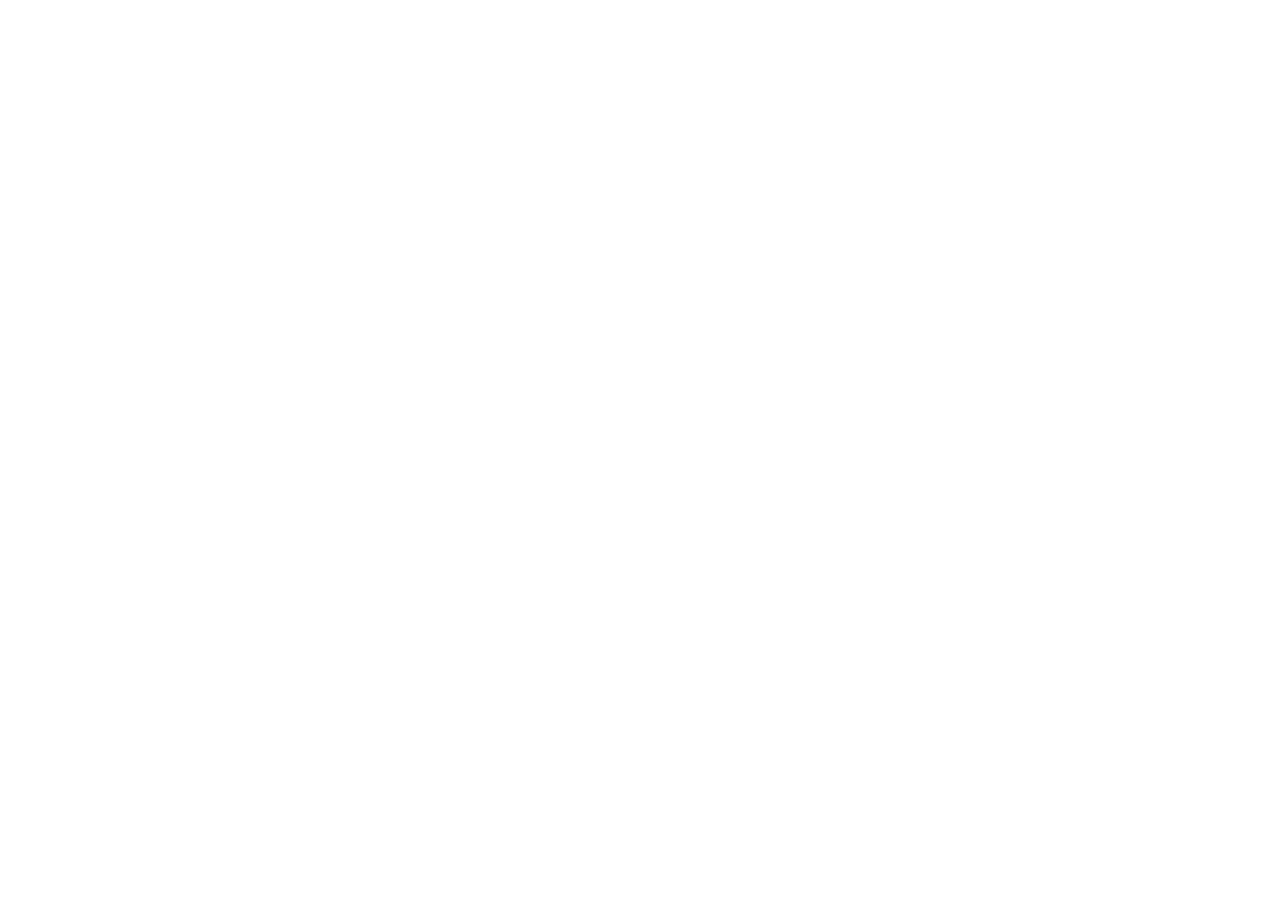
==== Instagram/index.html @ 990e38d8 "Tela de login do Instagram" ====
<!DOCTYPE html>
<html lang="pt-br">
<head>
    <meta charset="UTF-8">
    <meta http-equiv="X-UA-Compatible" content="IE=edge">
    <meta name="viewport" content="width=device-width, initial-scale=1.0">
    <title>Instagram</title>
</head>
<body>
    
</body>
</html>
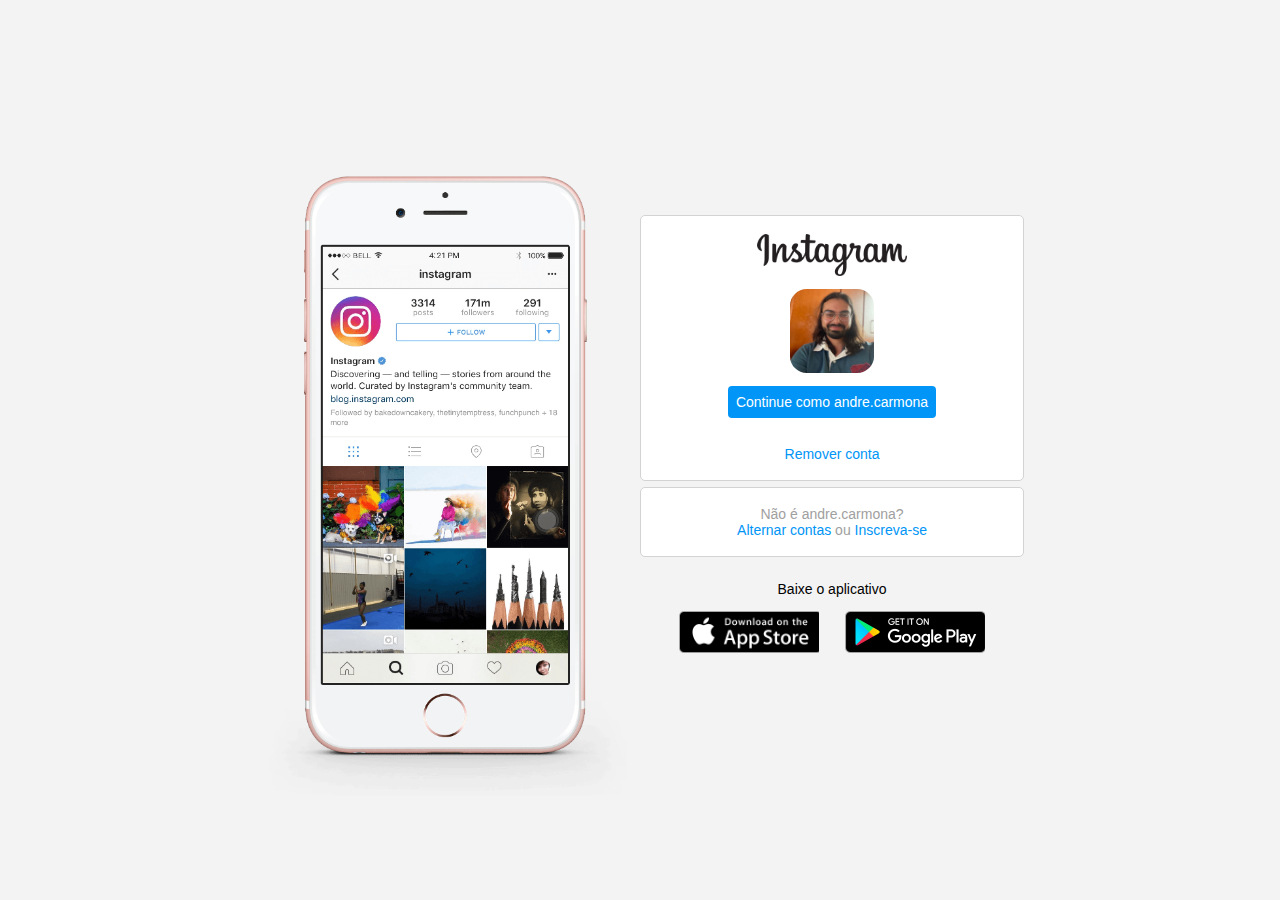
==== commit 41512736: "login instagram" ====
--- a/Instagram/index.html
+++ b/Instagram/index.html
@@ -4,9 +4,40 @@
     <meta charset="UTF-8">
     <meta http-equiv="X-UA-Compatible" content="IE=edge">
     <meta name="viewport" content="width=device-width, initial-scale=1.0">
-    <title>Instagram</title>
+
+    <link rel="stylesheet" href="estilos/style.css">
+    <title>Gamergram</title>
 </head>
 <body>
-    
+    <div class="instagram-wrapper">
+        <div class="instagram-phone">
+            <img src="img/instagram-celular.png" alt="celular">
+        </div>
+        <div class="instagram-continue">
+            <div class="group">
+                <img src="img/instagram-logo.png" class="instagram-logo" alt="instagram logo">
+                <div class="profile-photo">
+                    <img src="img/eu96x96.png" alt="foto de perfil">
+                </div>
+                <a href="#" class="instagram-login">Continue como andre.carmona</a>
+                <a href="#" class="instagram-logout">Remover conta</a>
+            </div>
+            <div class="group">
+                <p class="not-account">Não é andre.carmona?</p>
+                <p class="not-account">
+                    <span class="link-blue">Alternar contas</span>
+                    ou
+                    <span class="link-blue">Inscreva-se</span>  
+                </p>
+            </div>
+            <div class="get-the-app">
+                <p class="get-app">Baixe o aplicativo</p>
+                <div class="download">
+                    <a href="#" class="app-download"></a>
+                    <a href="#" class="app-download"></a>
+                </div>
+            </div>
+        </div>
+    </div>
 </body>
 </html>--- a/Instagram/estilos/style.css
+++ b/Instagram/estilos/style.css
@@ -0,0 +1,157 @@
+*{
+    padding: 0;
+    margin: 0;
+    box-sizing: border-box;
+    text-decoration: none;
+    font-family: sans-serif;
+    font-size: 14px;
+}
+
+body{
+    width: 100%;
+    min-height: 100vh;
+    background-color: rgb(243, 243, 243);
+    margin: 0;
+    padding: 0;
+    display: flex;
+    justify-content: center;
+}
+
+.instagram-wrapper{
+    display: flex;
+    align-items: center;
+    justify-content: start;
+    width: 60%;
+    height: 100vh;
+}
+
+.instagram-phone{
+    display: flex;
+    align-items: center;
+    justify-content: center;
+    width: 50%;
+}
+
+.instagram-phone img{
+    height: 50rem;
+}
+
+.instagram-continue{
+    display: flex;
+    align-items: center;
+    justify-content: space-around;
+    flex-direction: column;
+    width: 50%;
+    min-height: 34rem;
+}
+
+.group{
+    display: flex;
+    justify-content: space-between;
+    align-items: center;
+    flex-direction: column;
+    background-color: #ffffff;
+    width: 100%;
+    padding: 1.3rem 0;
+    border: 1px solid lightgray;
+    border-radius: 5px;
+}
+
+.group:nth-child(1){
+    min-height: 19rem;    
+}
+
+.instagram-logo{
+    height: 3rem;
+}
+
+.profile-photo{
+    display: flex;
+    justify-content: center;
+    align-items: center;
+    border-radius: 20%;
+    overflow: hidden;
+}
+
+.profile-photo img{
+    height: 6rem;
+}
+
+.instagram-login{
+    background-color: #0095f6;
+    color: white;
+    padding: 8px;
+    border-radius: 4px;
+}
+
+.instagram-logout{
+    color: #0095f6;
+    margin-top: 1rem;
+}
+
+.not-account{
+    color: rgb(160, 160, 160);
+}
+
+.link-blue{
+    color: #0095f6;
+}
+
+.get-the-app{
+    display: flex;
+    flex-direction: column;
+    align-items: center;
+    justify-content: center;
+    width: 100%;
+    padding: 1.3rem 0;
+}
+
+.download{
+    display: flex;
+    width: 100%;
+    justify-content: space-evenly;
+    align-items: center;
+    padding: 1rem;
+}
+
+.app-download{
+    height: 3rem;
+    width: 10rem;
+    background-size: cover;
+}
+
+.app-download:nth-child(1){
+    background-image: url(../img/apple-button.png);
+}
+
+.app-download:nth-child(2){
+    background-image: url(../img/googleplay-button.png);
+}
+
+@media (max-width: 1024px){
+    .instagram-wrapper{
+        width: 90%;
+    }
+}
+
+@media (max-width: 650px){
+    body{
+        color: #ffffff;
+    }
+
+    .instagram-wrapper{
+        width: 90%;
+    }
+
+    .instagram-phone{
+        display: none;
+    }
+
+    .instagram-continue{
+        width: 100%;
+    }
+
+    .group{
+        border: 1px solid transparent;
+    }
+}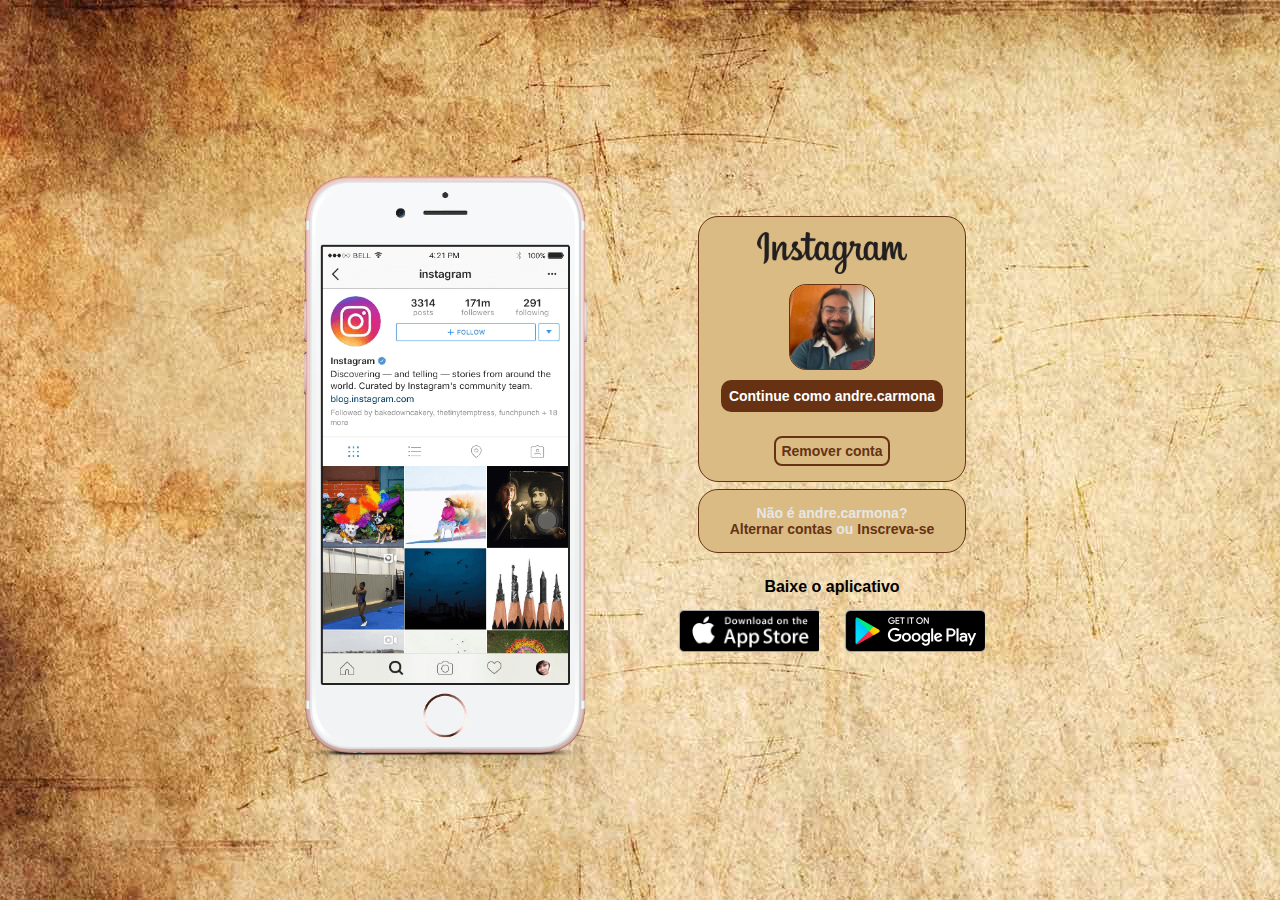
==== commit 44126dc1: "login Instagram" ====
--- a/Instagram/index.html
+++ b/Instagram/index.html
@@ -6,7 +6,7 @@
     <meta name="viewport" content="width=device-width, initial-scale=1.0">
 
     <link rel="stylesheet" href="estilos/style.css">
-    <title>Gamergram</title>
+    <title>Instagram</title>
 </head>
 <body>
     <div class="instagram-wrapper">
@@ -25,9 +25,9 @@
             <div class="group">
                 <p class="not-account">Não é andre.carmona?</p>
                 <p class="not-account">
-                    <span class="link-blue">Alternar contas</span>
+                    <span class="link-brown">Alternar contas</span>
                     ou
-                    <span class="link-blue">Inscreva-se</span>  
+                    <span class="link-brown">Inscreva-se</span>  
                 </p>
             </div>
             <div class="get-the-app">
--- a/Instagram/estilos/style.css
+++ b/Instagram/estilos/style.css
@@ -5,12 +5,13 @@
     text-decoration: none;
     font-family: sans-serif;
     font-size: 14px;
+    font-weight: bold;
 }
 
 body{
     width: 100%;
     min-height: 100vh;
-    background-color: rgb(243, 243, 243);
+    background-image: url(../img/plano\ de\ fundo\ old.jpg);
     margin: 0;
     padding: 0;
     display: flex;
@@ -50,11 +51,11 @@
     justify-content: space-between;
     align-items: center;
     flex-direction: column;
-    background-color: #ffffff;
-    width: 100%;
-    padding: 1.3rem 0;
-    border: 1px solid lightgray;
-    border-radius: 5px;
+    background-color: #DABB83;
+    width: 70%;
+    padding: 15px 0;
+    border: 1px solid #673214;
+    border-radius: 20px;
 }
 
 .group:nth-child(1){
@@ -69,6 +70,7 @@
     display: flex;
     justify-content: center;
     align-items: center;
+    border: 1px solid #673214;
     border-radius: 20%;
     overflow: hidden;
 }
@@ -78,23 +80,27 @@
 }
 
 .instagram-login{
-    background-color: #0095f6;
+    background-color: #673214;
     color: white;
     padding: 8px;
-    border-radius: 4px;
+    border-radius: 10px;
 }
 
 .instagram-logout{
-    color: #0095f6;
+    color: #673214;
     margin-top: 1rem;
+    padding: 5px;
+    border: 2px solid #673214;
+    border-radius: 8px;
 }
 
 .not-account{
-    color: rgb(160, 160, 160);
+    font-weight: 600;
+    color: rgb(230, 230, 230);
 }
 
-.link-blue{
-    color: #0095f6;
+.link-brown{
+    color: #673214;
 }
 
 .get-the-app{
@@ -104,6 +110,10 @@
     justify-content: center;
     width: 100%;
     padding: 1.3rem 0;
+}
+
+.get-app{
+    font-size: 16px;
 }
 
 .download{
@@ -152,6 +162,6 @@
     }
 
     .group{
-        border: 1px solid transparent;
+        border: 1px solid #673214;
     }
 }